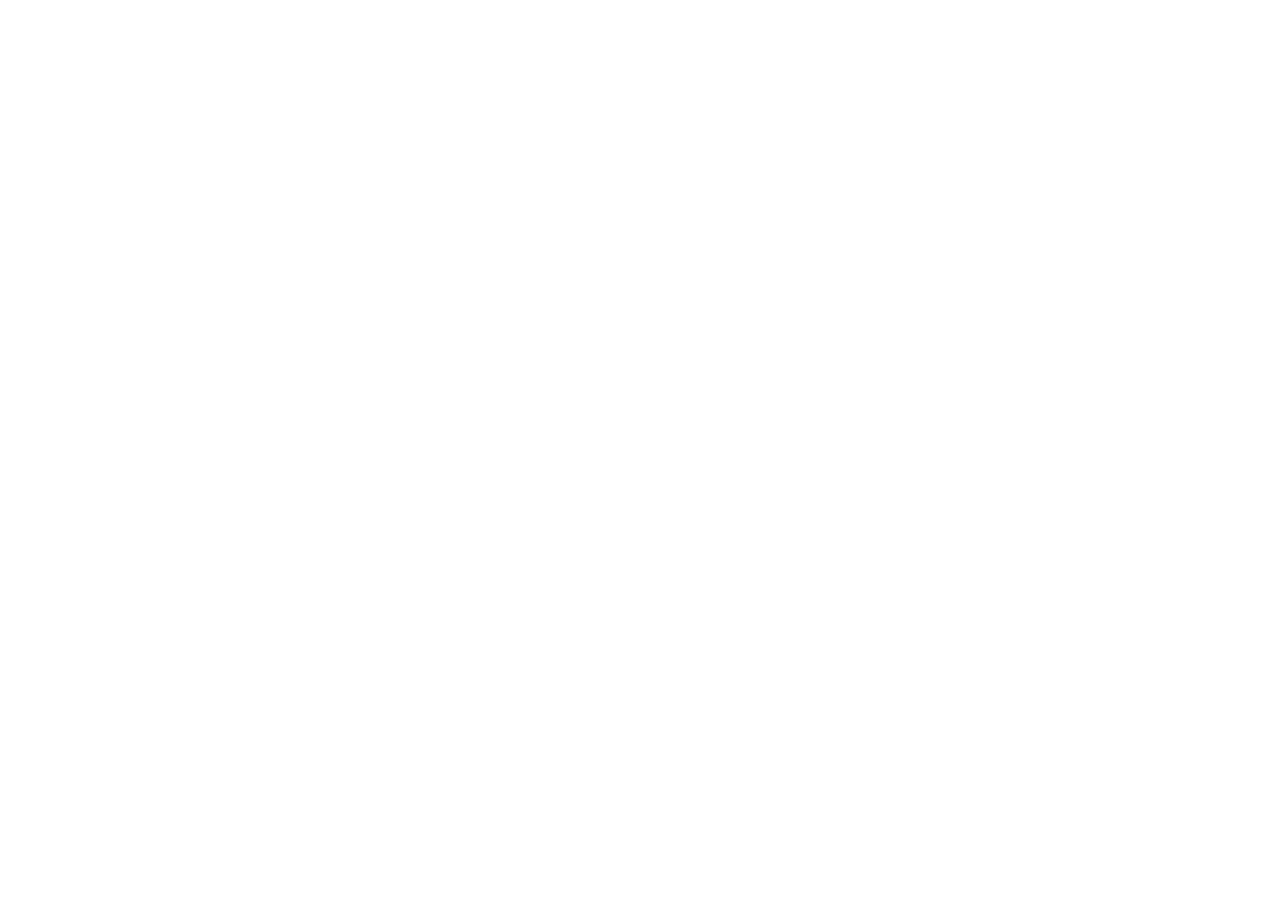
==== main-page.html @ 8d4b12d4 "Add assets" ====
<!DOCTYPE html>
<html lang="en">
<head>
  <meta charset="UTF-8">
  <meta name="viewport" content="width=device-width, initial-scale=1.0">
  <title>Jídelna Aplikace</title>
</head>
<body>
  
</body>
</html>
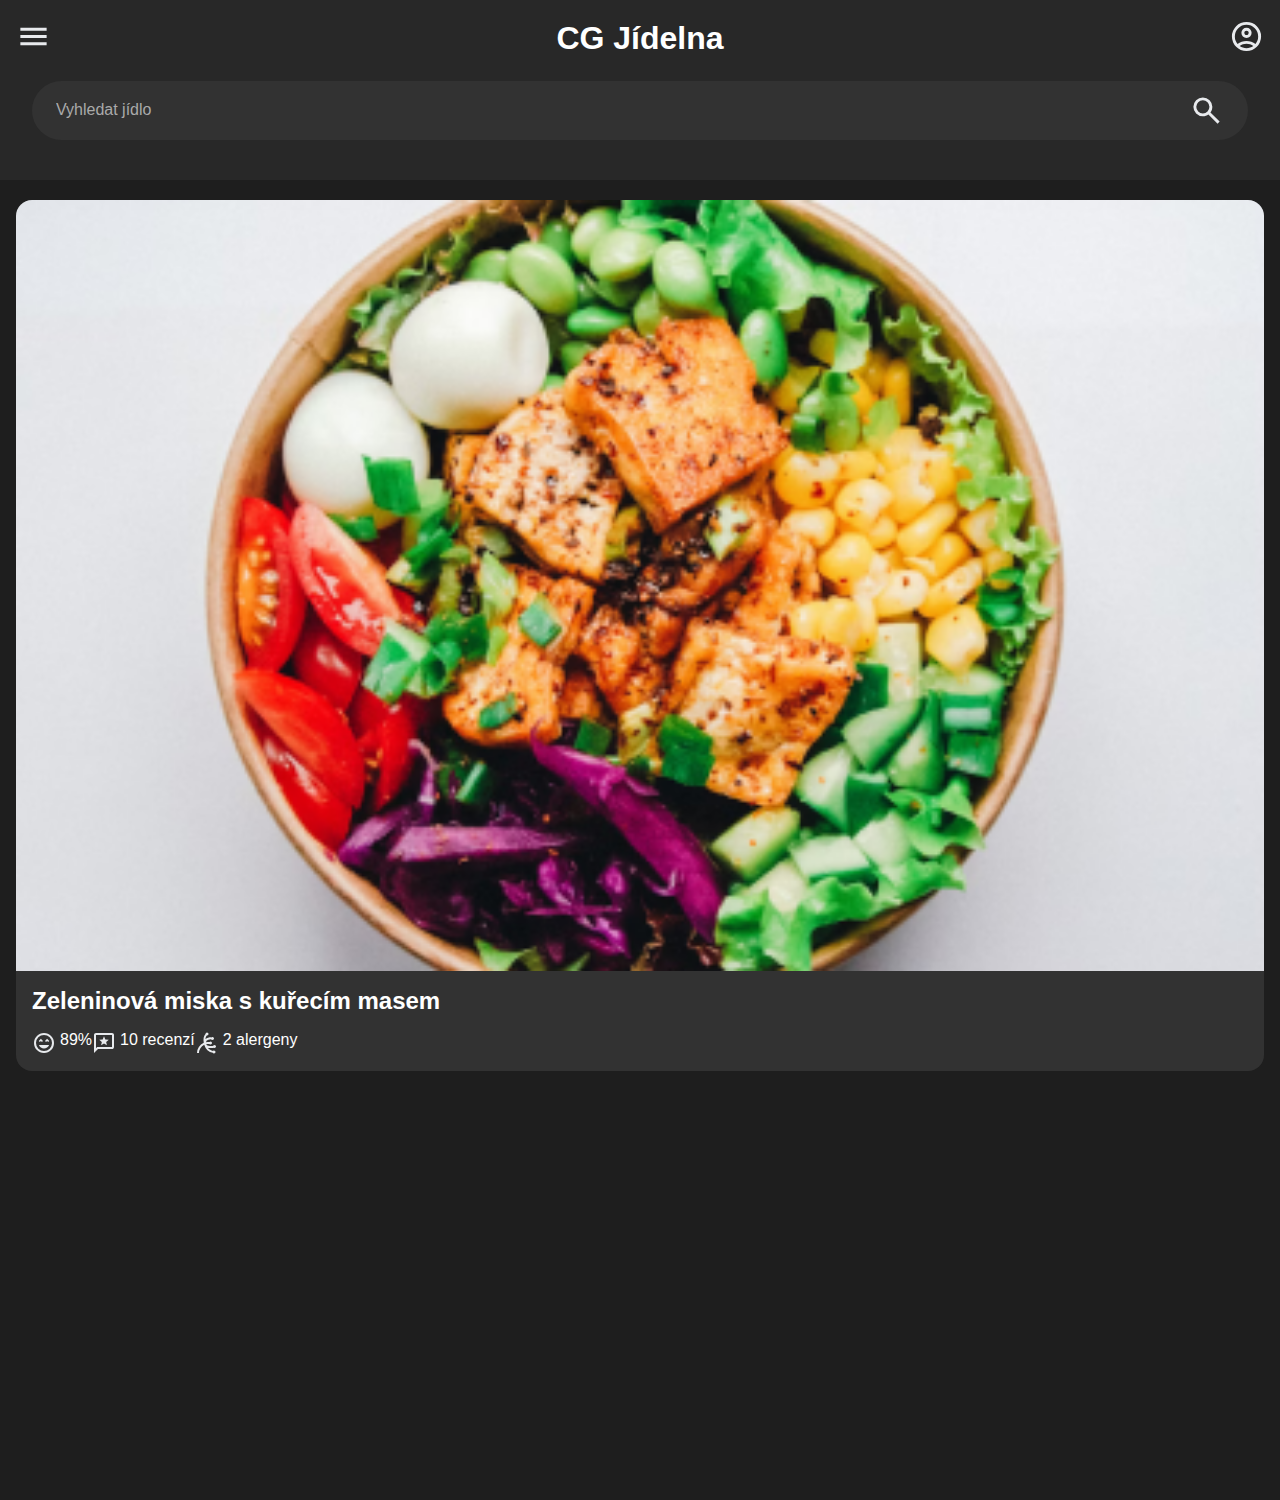
==== commit 78a384a7: "Add CSS for Main page" ====
--- a/main-page.html
+++ b/main-page.html
@@ -4,8 +4,51 @@
   <meta charset="UTF-8">
   <meta name="viewport" content="width=device-width, initial-scale=1.0">
   <title>Jídelna Aplikace</title>
+  <link rel="stylesheet" href="css/style.css">
 </head>
 <body>
-  
+  <main>
+    <header class="header">
+      <nav>
+        <button class="button" aria-label="Open menu">
+          <img src="assets/ico-menu.svg" alt="Open Menu">
+        </button>
+        <h1>CG Jídelna</h1>
+        <button class="button" aria-label="Your profile">
+          <img src="assets/ico-account.svg" alt="Your Profile">
+        </button>
+      </nav>
+      <div role="searchbox" class="search">
+        <div class="input">
+          <input type="text" placeholder="Vyhledat jídlo">
+          <button class="button" aria-label="Search food">
+            <img src="assets/ico-search.svg" alt="Search">
+          </button>
+        </div>
+      </div>
+    </header>
+    <div class="food-feed">
+      <article class="food-item">
+        <img src="assets/food-placeholder.png" alt="name_of_food_item">
+        <div class="food-item-description">
+          <h2>Zeleninová miska s kuřecím masem</h2>
+          <div class="metrics">
+            <div class="metric score">
+              <img src="assets/ico-review-great.svg" alt="Score: Great">
+              <p>89%</p>
+            </div>
+            <div class="metric reviews">
+              <img src="assets/ico-reviews.svg" alt="Review">
+              <p>10 recenzí</p>
+            </div>
+            <div class="metric allergies">
+              <img src="assets/ico-allergies.svg" alt="Allergen">
+              <p>2 alergeny</p>
+            </div>
+          </div>
+        </div>
+      </article>
+    </div>
+  </main>
 </body>
 </html>--- a/css/style.css
+++ b/css/style.css
@@ -0,0 +1,127 @@
+:root {
+  /* Colors */
+  --clr-background: #1D1D1D;
+  --clr-primary: #3C72FF;
+  --clr-white: #FFFFFF;
+  --clr-grey: #323232;
+  --clr-darkergrey: #282828;
+  --clr-lightrgrey: #AAAAAA;
+
+  --clr-review-great: #29C54B;
+  --clr-review-good: #4BB57B;
+  --clr-review-mixed: #D9EE55;
+  --clr-revire-bad: #D24F4F;
+  
+  /* Text Sizes */
+  --h1:    20px;
+  --p:     16px; 
+  --small: 14px;
+
+}
+
+
+* {
+  margin: 0;
+  padding: 0;
+  box-sizing: border-box;
+}
+
+
+body {
+  background-color: #1e1e1e;
+  color: white;
+  font-family: Arial, Helvetica, sans-serif;
+}
+a {
+  color: aqua;
+}
+button {
+  border: none;
+  background-color: inherit;
+  display: grid;
+  place-items: center;
+  cursor: pointer;
+}
+main {
+  position: relative;
+  height: 1500px;
+}
+.food-feed {
+  padding: 200px 16px 0 16px;
+}
+
+.header {
+  padding:16px 16px;
+  background-color: var(--clr-darkergrey);
+  position: fixed;
+  width: 100%;
+}
+.header nav {
+  display: flex;
+  justify-content: space-between;
+  flex-direction: row;
+  align-content: center;
+} 
+.header button > img {
+  min-height: 35px;
+}
+.header h1 {
+  margin-top:4px;
+}
+
+.search {
+
+  transition: background-color 150ms;
+}
+.search .input {
+  display: flex;
+  flex-direction: row;
+  padding:12px 24px;
+  justify-content: space-between;
+  align-content: center;
+  background-color: var(--clr-grey);
+  margin: 24px 16px;
+  border-radius: 100px;
+}
+.search input {
+  background-color: inherit;
+  border: none;
+  width: 100%;
+  color: var(--clr-white);
+  transition: background-color 150ms;
+}
+.search input::placeholder {
+  font-size: var(--p);
+  color: var(--clr-lightrgrey);
+}
+.search:has(input:focus) {
+  background-color: var(--clr-darkergrey);
+}
+.search input:focus {
+  outline: none;
+}
+
+.food-item {
+  display: flex;
+  flex-direction: column;
+  background-color: var(--clr-grey);
+  border-radius: 16px;
+}
+.food-item > img {
+  border-radius: 16px 16px 0 0;
+}
+.food-item-description {
+  padding:16px;
+  display: flex;
+  flex-direction: column;
+  gap:16px;
+}
+.food-item .metrics {
+  display: flex;
+  flex-direction: row;
+}
+.food-item .metric {
+  display: flex;
+  flex-direction: row;
+  gap:4px;
+}
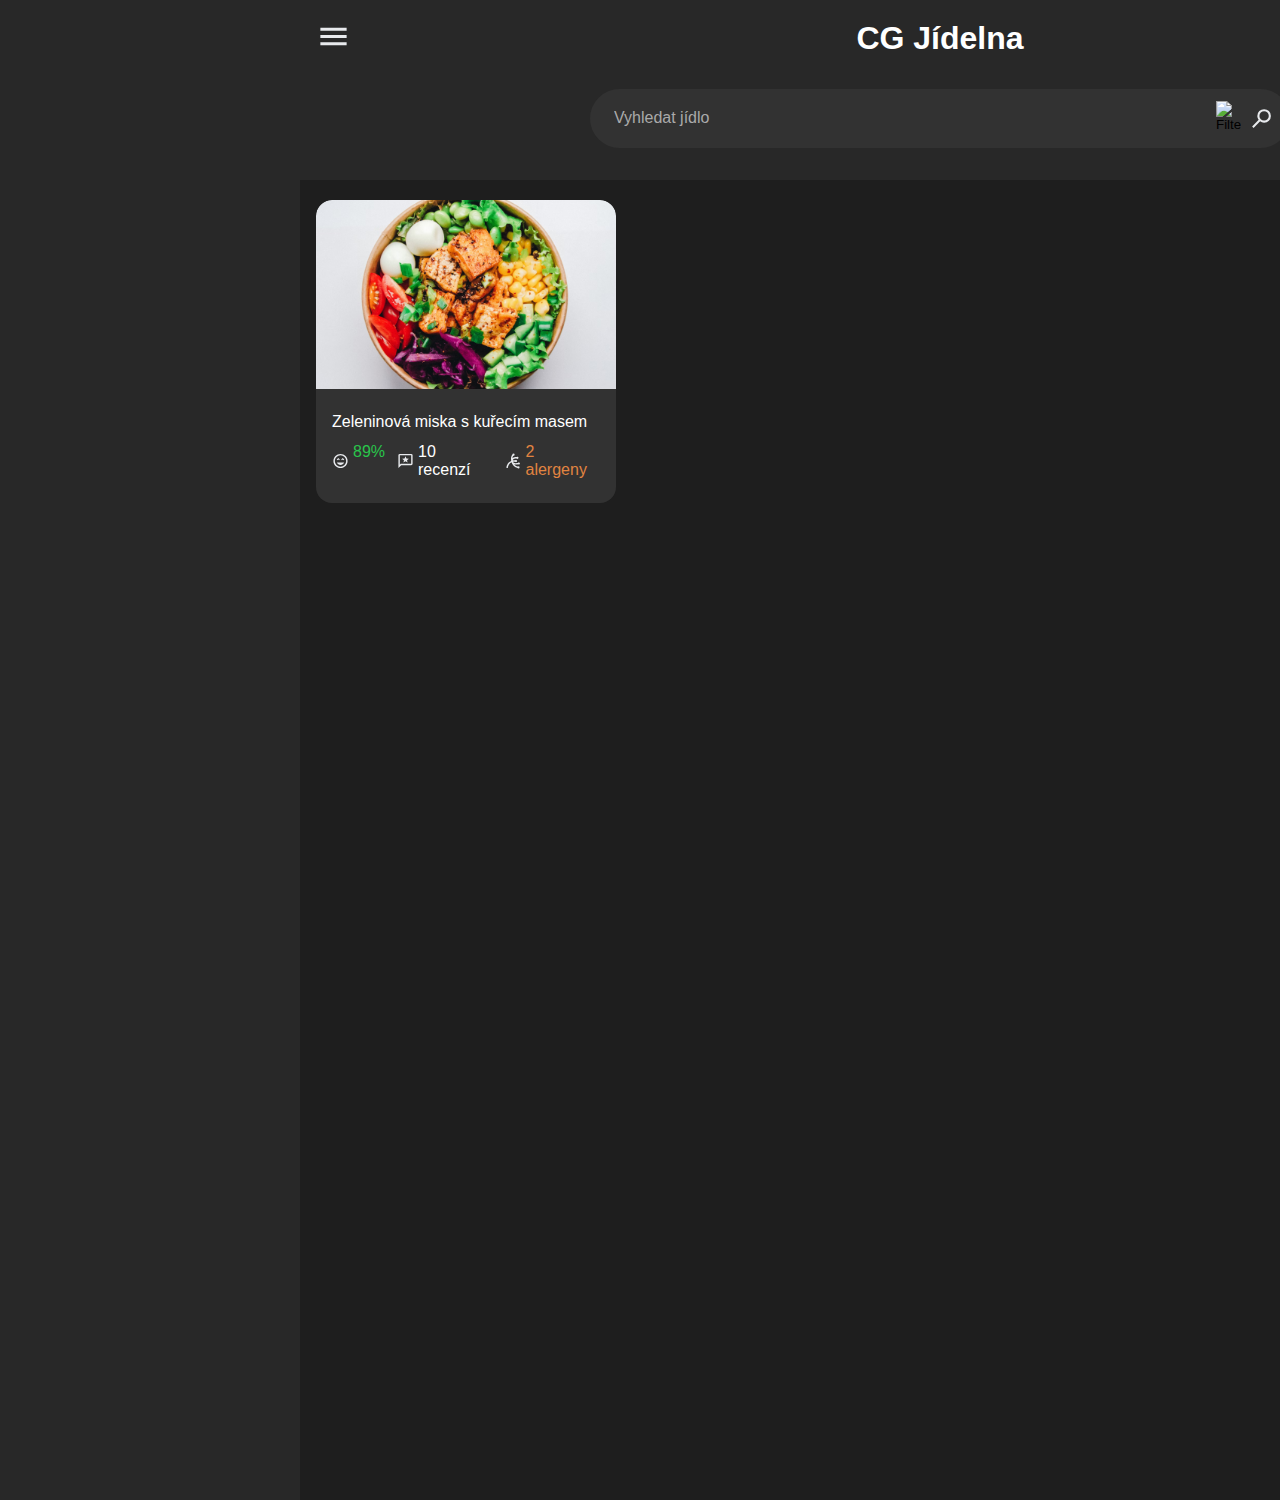
==== commit bc91b9e0: "Broken CSS for sidenav" ====
--- a/main-page.html
+++ b/main-page.html
@@ -7,7 +7,10 @@
   <link rel="stylesheet" href="css/style.css">
 </head>
 <body>
-  <main>
+  <nav class="side-nav">
+
+  </nav>
+  <div>
     <header class="header">
       <nav>
         <button class="button" aria-label="Open menu">
@@ -21,21 +24,31 @@
       <div role="searchbox" class="search">
         <div class="input">
           <input type="text" placeholder="Vyhledat jídlo">
-          <button class="button" aria-label="Search food">
-            <img src="assets/ico-search.svg" alt="Search">
-          </button>
+          <div class="flex-row">
+            <button class="button" aria-label="Filter by">
+              <img src="assets/ico-filter.svg" alt="Filter">
+            </button>
+            <button class="button" aria-label="Search food">
+              <img style="transform:scaleX(-1)" src="assets/ico-search.svg" alt="Search">
+            </button>
+          </div>
         </div>
       </div>
     </header>
+    <main>
     <div class="food-feed">
       <article class="food-item">
-        <img src="assets/food-placeholder.png" alt="name_of_food_item">
+        <div class="image-container">
+          <a href="/">
+            <img src="assets/food-placeholder.png" alt="name_of_food_item">
+          </a>
+        </div>
         <div class="food-item-description">
-          <h2>Zeleninová miska s kuřecím masem</h2>
+          <h2><a href="/">Zeleninová miska s kuřecím masem</a></h2>
           <div class="metrics">
             <div class="metric score">
               <img src="assets/ico-review-great.svg" alt="Score: Great">
-              <p>89%</p>
+              <p class="great">89%</p>
             </div>
             <div class="metric reviews">
               <img src="assets/ico-reviews.svg" alt="Review">
@@ -50,5 +63,6 @@
       </article>
     </div>
   </main>
+  </div>
 </body>
 </html>--- a/css/style.css
+++ b/css/style.css
@@ -10,7 +10,9 @@
   --clr-review-great: #29C54B;
   --clr-review-good: #4BB57B;
   --clr-review-mixed: #D9EE55;
-  --clr-revire-bad: #D24F4F;
+  --clr-review-bad: #D24F4F;
+
+  --clr-allergies: #E18441;
   
   /* Text Sizes */
   --h1:    20px;
@@ -31,9 +33,8 @@
   background-color: #1e1e1e;
   color: white;
   font-family: Arial, Helvetica, sans-serif;
-}
-a {
-  color: aqua;
+  display: grid;
+  grid-template-columns: 300px 1fr;
 }
 button {
   border: none;
@@ -46,6 +47,32 @@
   position: relative;
   height: 1500px;
 }
+h2 {
+  font-size: var(--p);
+  font-weight: 500;
+}
+
+.great {
+  color: var(--clr-review-great);
+}
+.good {
+  color: var(--clr-review-good)
+}
+.mixed {
+  color: var(--clr-review-mixed)
+}
+.bad {
+  color: var(--clr-review-bad);
+}
+.flex-row {
+  display: flex;
+  flex-direction: row;
+  gap:8px;
+}
+
+.side-nav {
+  background-color: var(--clr-darkergrey);
+}
 .food-feed {
   padding: 200px 16px 0 16px;
 }
@@ -55,12 +82,15 @@
   background-color: var(--clr-darkergrey);
   position: fixed;
   width: 100%;
+  z-index: 100;
 }
 .header nav {
   display: flex;
   justify-content: space-between;
   flex-direction: row;
   align-content: center;
+  max-width: 100%;
+  width: 100%;
 } 
 .header button > img {
   min-height: 35px;
@@ -68,25 +98,27 @@
 .header h1 {
   margin-top:4px;
 }
-
 .search {
-
   transition: background-color 150ms;
 }
 .search .input {
   display: flex;
   flex-direction: row;
-  padding:12px 24px;
+  padding:12px 16px 12px 24px;
   justify-content: space-between;
   align-content: center;
   background-color: var(--clr-grey);
-  margin: 24px 16px;
   border-radius: 100px;
+  width: 100%;
+  margin:32px auto 16px auto;
+  max-width: 700px;
+  
 }
 .search input {
   background-color: inherit;
   border: none;
   width: 100%;
+  max-width: 100%;
   color: var(--clr-white);
   transition: background-color 150ms;
 }
@@ -100,28 +132,70 @@
 .search input:focus {
   outline: none;
 }
-
+.search button img {
+  width: 25px;
+  height: 25px;
+}
+.food-feed {
+  display: grid;
+  grid-template-columns: repeat(auto-fill, minmax(300px, 1fr));
+  /* grid-template-columns: repeat(auto-fill); */
+  gap:24px;
+  align-content: center;
+  width: 100%;
+} 
 .food-item {
   display: flex;
   flex-direction: column;
   background-color: var(--clr-grey);
   border-radius: 16px;
-}
-.food-item > img {
+  margin-bottom:32px;
+  overflow: hidden;
+  margin:0 auto;
+  width: 100%;
+}
+.food-item .image-container {
+  overflow: hidden;
+}
+.food-item .image-container img {
   border-radius: 16px 16px 0 0;
+  transition: transform 250ms ease-in-out;
+  /* aspect-ratio: 16/9; */
+  width: 100%;
+  height: 100%;
+  cursor: pointer;
+}
+.food-item  .image-container a:hover img {
+  transform: scale(1.05);
 }
 .food-item-description {
-  padding:16px;
+  padding:24px 16px;
   display: flex;
   flex-direction: column;
-  gap:16px;
+  gap:12px;
+}
+.food-item-description a {
+  color:var(--clr-white);
+  text-decoration: none;
+  transition: opacity 150ms;
+}
+.food-item-description a:hover {
+  opacity: 0.8;
+}
+.food-item-description img {
+  width: 17px;
 }
 .food-item .metrics {
   display: flex;
   flex-direction: row;
+  gap:12px;
 }
 .food-item .metric {
   display: flex;
   flex-direction: row;
   gap:4px;
-}
+  justify-content:center;
+}
+.allergies {
+  color: var(--clr-allergies);
+}
